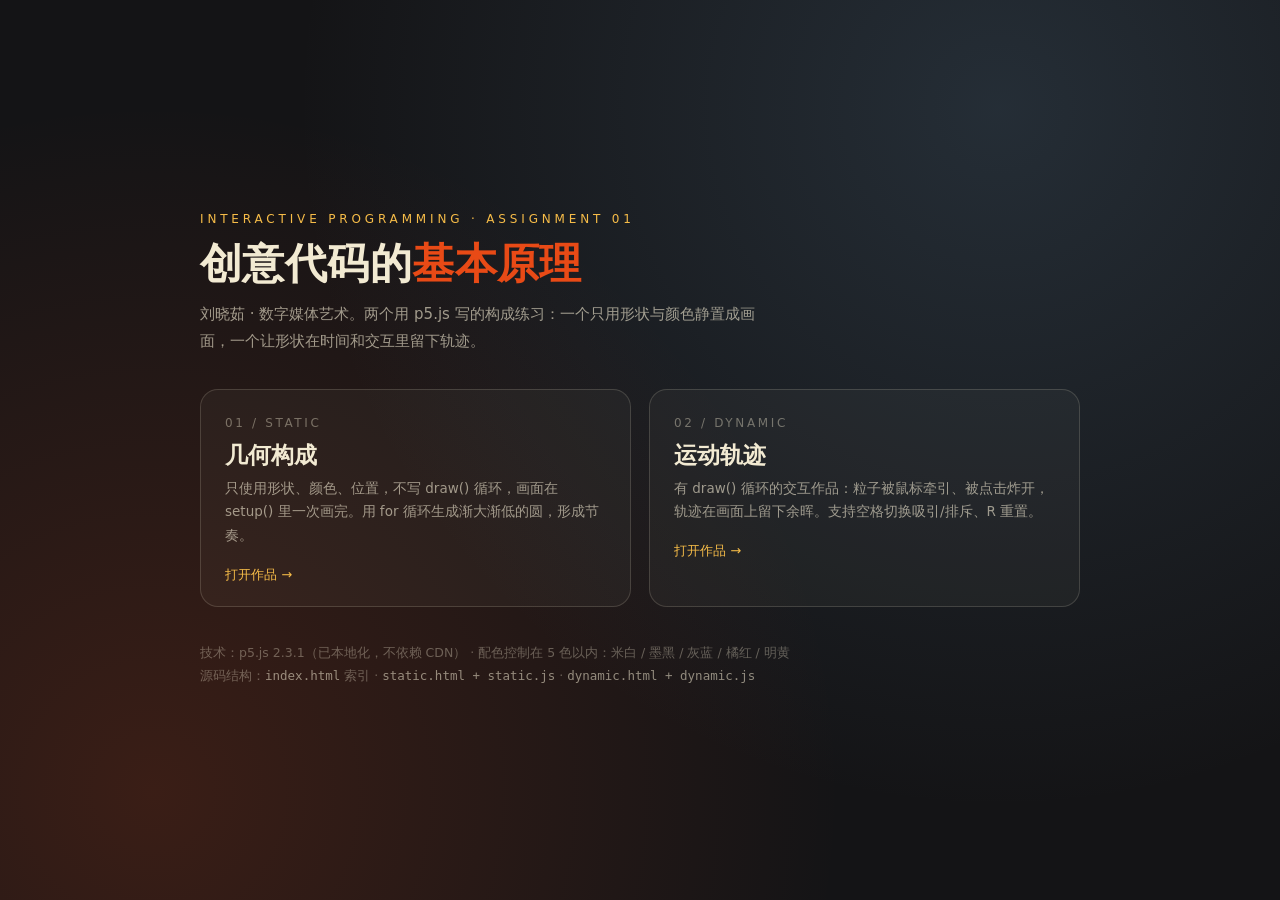
==== index.html @ f170c10c "Add assignment 01: geometric static composition and interactive motion trails" ====
<!DOCTYPE html>
<html lang="zh-CN">
  <head>
    <meta charset="utf-8" />
    <meta name="viewport" content="width=device-width, initial-scale=1" />
    <title>ip-01-p5-works · 刘晓茹</title>
    <style>
      /* ---------- 索引页样式（只有这一页用，所以写在页面里） ---------- */
      html,
      body {
        margin: 0;
        padding: 0;
      }

      body {
        min-height: 100vh;
        background: #141416;
        background-image: radial-gradient(circle at 78% 12%, rgba(96, 136, 168, 0.22), transparent 55%),
          radial-gradient(circle at 12% 88%, rgba(232, 74, 22, 0.18), transparent 50%);
        color: #f2ead2;
        font-family: "PingFang SC", "Microsoft YaHei", system-ui, sans-serif;
        display: flex;
        align-items: center;
        justify-content: center;
        padding: 48px 20px;
        box-sizing: border-box;
      }

      .wrap {
        width: 100%;
        max-width: 880px;
      }

      .eyebrow {
        font-size: 12px;
        letter-spacing: 0.32em;
        text-transform: uppercase;
        color: #f6bc48;
        margin: 0 0 14px;
      }

      h1 {
        font-size: 42px;
        line-height: 1.16;
        margin: 0 0 12px;
        font-weight: 600;
        letter-spacing: 0.01em;
      }

      h1 span {
        color: #e84a16;
      }

      .lede {
        margin: 0 0 34px;
        font-size: 15px;
        line-height: 1.8;
        color: rgba(242, 234, 210, 0.62);
        max-width: 560px;
      }

      .cards {
        display: grid;
        grid-template-columns: repeat(auto-fit, minmax(300px, 1fr));
        gap: 18px;
      }

      .card {
        position: relative;
        display: block;
        padding: 26px 24px 22px;
        border: 1px solid rgba(242, 234, 210, 0.16);
        border-radius: 18px;
        background: rgba(242, 234, 210, 0.035);
        color: inherit;
        text-decoration: none;
        overflow: hidden;
        transition: transform 0.22s ease, border-color 0.22s ease, background 0.22s ease;
      }

      .card:hover {
        transform: translateY(-4px);
        border-color: rgba(232, 74, 22, 0.75);
        background: rgba(232, 74, 22, 0.09);
      }

      .card .index {
        font-size: 12px;
        letter-spacing: 0.22em;
        color: rgba(242, 234, 210, 0.4);
      }

      .card h2 {
        margin: 10px 0 6px;
        font-size: 23px;
        font-weight: 600;
      }

      .card p {
        margin: 0;
        font-size: 13.5px;
        line-height: 1.75;
        color: rgba(242, 234, 210, 0.6);
      }

      .card .go {
        margin-top: 18px;
        font-size: 13px;
        color: #f6bc48;
      }

      footer {
        margin-top: 34px;
        font-size: 12.5px;
        line-height: 1.9;
        color: rgba(242, 234, 210, 0.34);
      }

      footer code {
        color: rgba(242, 234, 210, 0.55);
      }
    </style>
  </head>
  <body>
    <div class="wrap">
      <p class="eyebrow">Interactive Programming · Assignment 01</p>
      <h1>创意代码的<span>基本原理</span></h1>
      <p class="lede">
        刘晓茹 · 数字媒体艺术。两个用 p5.js 写的构成练习：一个只用形状与颜色静置成画面，一个让形状在时间和交互里留下轨迹。
      </p>

      <div class="cards">
        <a class="card" href="./static.html">
          <div class="index">01 / STATIC</div>
          <h2>几何构成</h2>
          <p>只使用形状、颜色、位置，不写 draw() 循环，画面在 setup() 里一次画完。用 for 循环生成渐大渐低的圆，形成节奏。</p>
          <div class="go">打开作品 →</div>
        </a>

        <a class="card" href="./dynamic.html">
          <div class="index">02 / DYNAMIC</div>
          <h2>运动轨迹</h2>
          <p>有 draw() 循环的交互作品：粒子被鼠标牵引、被点击炸开，轨迹在画面上留下余晖。支持空格切换吸引/排斥、R 重置。</p>
          <div class="go">打开作品 →</div>
        </a>
      </div>

      <footer>
        技术：p5.js 2.3.1（已本地化，不依赖 CDN） ·
        配色控制在 5 色以内：米白 / 墨黑 / 灰蓝 / 橘红 / 明黄
        <br />
        源码结构：<code>index.html</code> 索引 · <code>static.html + static.js</code> ·
        <code>dynamic.html + dynamic.js</code>
      </footer>
    </div>
  </body>
</html>
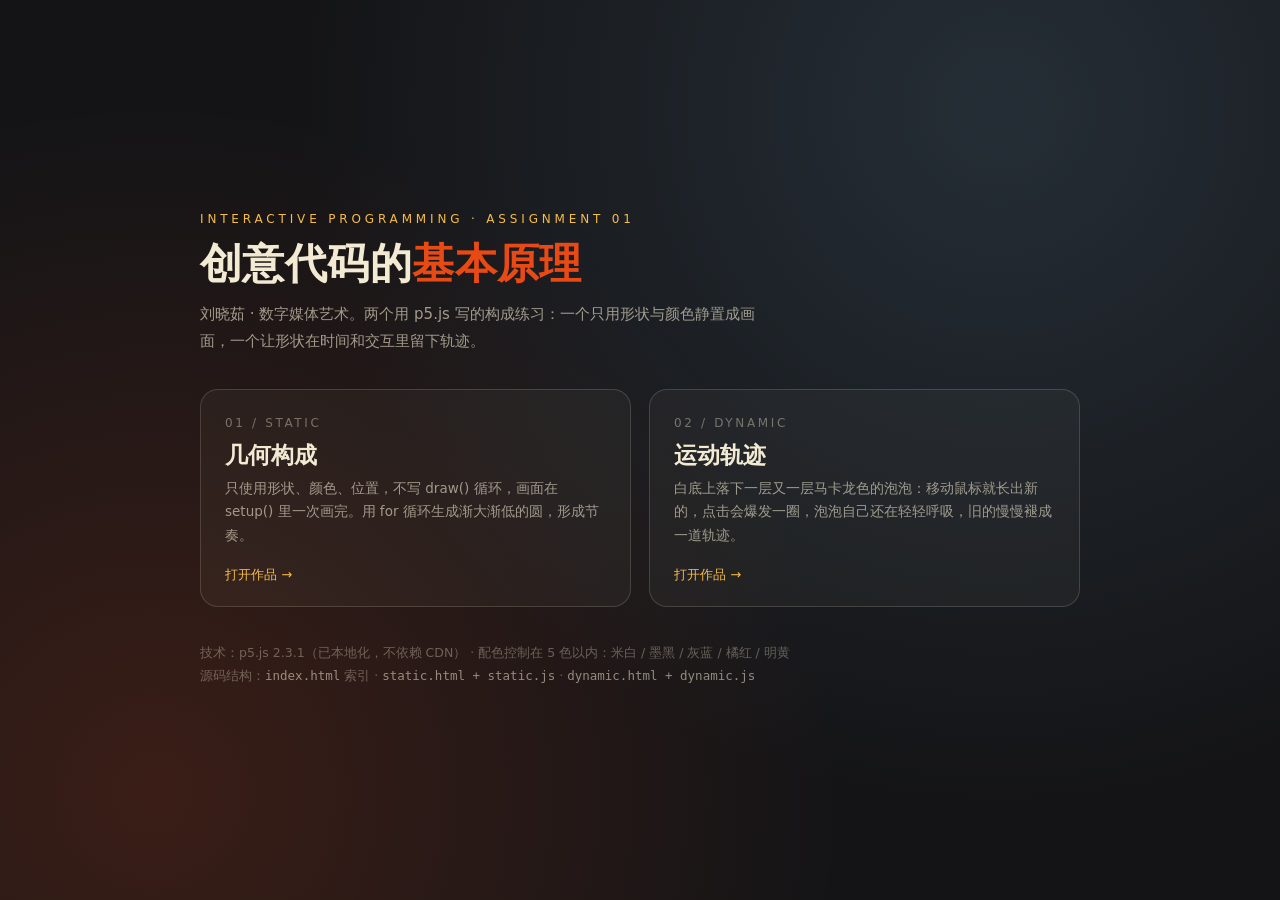
==== commit 621e0ff3: "Restore original macaron bubble trailing work and add click burst / space clear interactions" ====
--- a/index.html
+++ b/index.html
@@ -140,7 +140,7 @@
         <a class="card" href="./dynamic.html">
           <div class="index">02 / DYNAMIC</div>
           <h2>运动轨迹</h2>
-          <p>有 draw() 循环的交互作品：粒子被鼠标牵引、被点击炸开，轨迹在画面上留下余晖。支持空格切换吸引/排斥、R 重置。</p>
+          <p>白底上落下一层又一层马卡龙色的泡泡：移动鼠标就长出新的，点击会爆发一圈，泡泡自己还在轻轻呼吸，旧的慢慢褪成一道轨迹。</p>
           <div class="go">打开作品 →</div>
         </a>
       </div>
